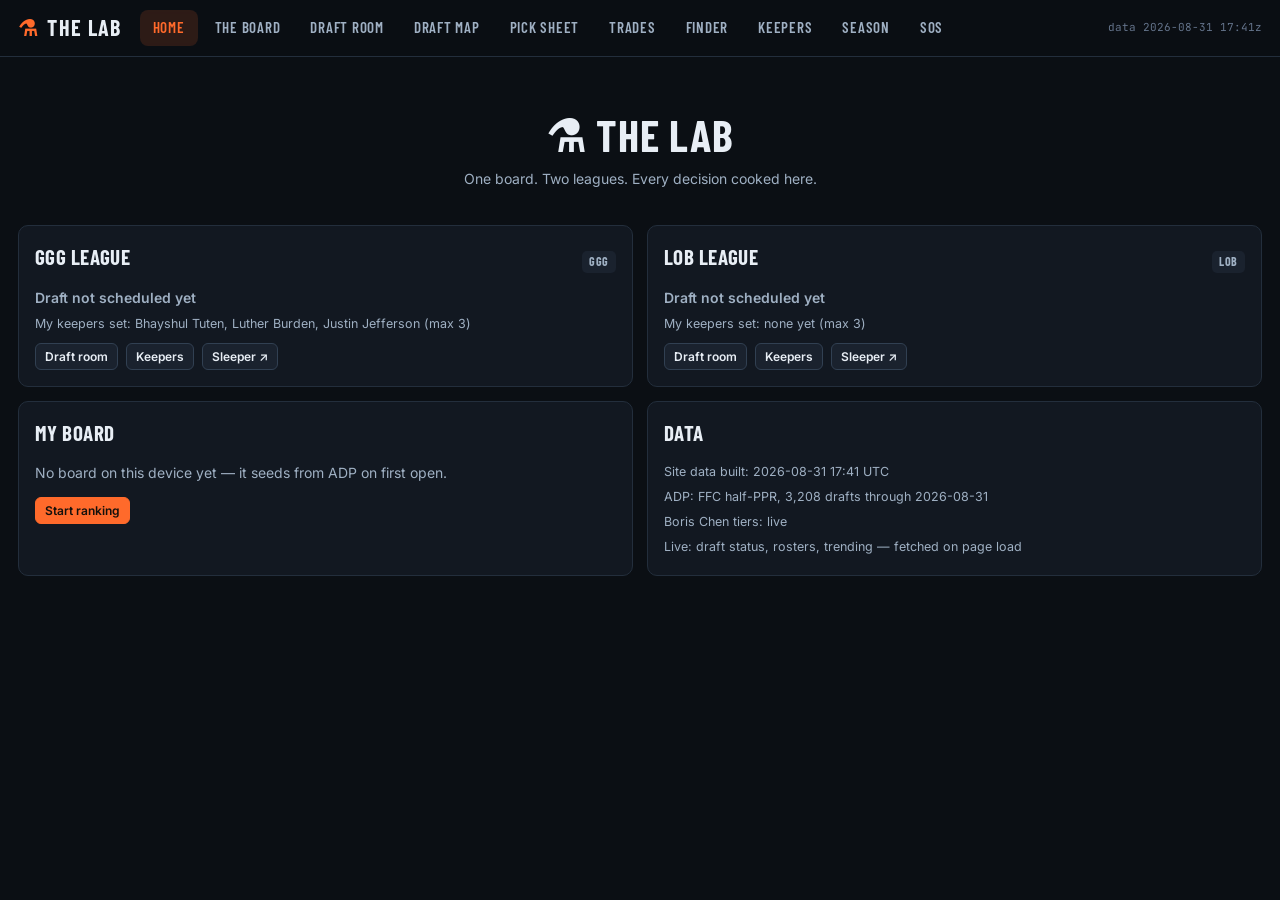
==== docs/index.html @ dd4e98eb "Draft Map: expose the built sim on LAB.dmSim for ad-hoc queries" ====
<!DOCTYPE html>
<html lang="en">
<head>
<meta charset="utf-8">
<meta name="viewport" content="width=device-width, initial-scale=1">
<title>The Lab — Fantasy War Room</title>
<meta name="description" content="Strubes' fantasy football war room: tiered rankings, live draft room, keeper math, and in-season decisions for GGG + LOB.">
<link rel="preconnect" href="https://fonts.googleapis.com">
<link href="https://fonts.googleapis.com/css2?family=Barlow+Condensed:wght@600;700&family=Inter:wght@400;600;700&family=JetBrains+Mono:wght@400;600&display=swap" rel="stylesheet">
<link rel="stylesheet" href="css/lab.css?v=86">
<link rel="icon" type="image/svg+xml" href="favicon.svg?v=86">
</head>
<body>
<div class="page">
  <div style="text-align:center;padding:26px 0 8px">
    <h1 style="font-size:44px">⚗ The Lab</h1>
    <p class="dim" style="margin-top:2px">One board. Two leagues. Every decision cooked here.</p>
  </div>
  <div class="count-row" id="countdowns"></div>
  <div id="alerts" style="margin-top:14px"></div>
  <div class="row" style="margin-top:14px" id="leagueCards"></div>
  <div class="row" style="margin-top:14px" id="statusRow"></div>
</div>
<script src="js/core.js?v=86"></script>
<script src="js/home.js?v=86"></script>
</body>
</html>
---- docs/css/lab.css ----
/* THE LAB — war-room dark design system */
:root {
  --bg: #0b0f14;
  --surface: #121821;
  --raised: #1a222e;
  --hover: #202a38;
  --border: #232e3c;
  --border-strong: #314052;
  --ink: #e8eef5;
  --ink-2: #9fb0c3;
  --ink-3: #64748b;
  --accent: #ff6a2b;
  --accent-soft: rgba(255, 106, 43, 0.14);
  --good: #46d68c;
  --warn: #f5c542;
  --bad: #f26d6d;
  --qb: #e05c66;
  --rb: #1fa385;
  --wr: #4b93ea;
  --te: #c17e1c;
  --def: #9a75e6;
  --sos-easy: #ff8a4d;
  --sos-hard: #1fa385;
  --radius: 10px;
  --font-display: 'Barlow Condensed', 'Arial Narrow', sans-serif;
  --font-body: 'Inter', system-ui, -apple-system, sans-serif;
  --font-mono: 'JetBrains Mono', ui-monospace, Consolas, monospace;
}

* { box-sizing: border-box; }
html { -webkit-text-size-adjust: 100%; }
body {
  margin: 0;
  background: var(--bg);
  color: var(--ink);
  font-family: var(--font-body);
  font-size: 14px;
  line-height: 1.45;
}
a { color: var(--accent); text-decoration: none; }
a:hover { text-decoration: underline; }
h1, h2, h3 { font-family: var(--font-display); letter-spacing: 0.02em; margin: 0; }
h1 { font-size: 30px; text-transform: uppercase; }
h2 { font-size: 21px; text-transform: uppercase; color: var(--ink); }
h3 { font-size: 16px; color: var(--ink-2); text-transform: uppercase; }

/* ---------- nav ---------- */
.nav {
  display: flex; align-items: center; gap: 4px;
  padding: 10px 18px; border-bottom: 1px solid var(--border);
  background: rgba(11, 15, 20, 0.92); backdrop-filter: blur(8px);
  position: sticky; top: 0; z-index: 50; flex-wrap: wrap;
}
.nav .wordmark {
  font-family: var(--font-display); font-size: 22px; font-weight: 700;
  text-transform: uppercase; letter-spacing: 0.06em; color: var(--ink);
  margin-right: 14px; display: flex; align-items: center; gap: 8px;
}
.nav .wordmark .spark { color: var(--accent); }
.nav a.tab {
  padding: 7px 13px; border-radius: 8px; color: var(--ink-2);
  font-weight: 600; font-size: 13.5px; text-transform: uppercase;
  font-family: var(--font-display); letter-spacing: 0.05em; font-size: 15px;
}
.nav a.tab:hover { color: var(--ink); background: var(--raised); text-decoration: none; }
.nav a.tab.active { color: var(--accent); background: var(--accent-soft); }
.nav .spacer { flex: 1; }
.nav .build-stamp { color: var(--ink-3); font-size: 11px; font-family: var(--font-mono); }

.page { max-width: 1280px; margin: 0 auto; padding: 20px 18px 80px; }

/* ---------- primitives ---------- */
.card {
  background: var(--surface); border: 1px solid var(--border);
  border-radius: var(--radius); padding: 16px;
}
.card.raised { background: var(--raised); }
.card h2 { margin-bottom: 10px; }
.row { display: flex; gap: 14px; flex-wrap: wrap; }
.row > .card { flex: 1; min-width: 280px; }

.btn {
  display: inline-flex; align-items: center; gap: 6px;
  background: var(--raised); color: var(--ink); border: 1px solid var(--border-strong);
  border-radius: 8px; padding: 7px 14px; font-size: 13px; font-weight: 600;
  cursor: pointer; font-family: var(--font-body);
}
.btn:hover { background: var(--hover); }
.btn.primary { background: var(--accent); border-color: var(--accent); color: #14100c; }
.btn.primary:hover { filter: brightness(1.1); }
.btn.small { padding: 4px 9px; font-size: 12px; border-radius: 6px; }
.btn.danger { border-color: var(--bad); color: var(--bad); }
.btn:disabled { opacity: 0.4; cursor: default; }

.seg { display: inline-flex; background: var(--surface); border: 1px solid var(--border); border-radius: 9px; padding: 3px; gap: 2px; }
.seg button {
  border: 0; background: transparent; color: var(--ink-2); padding: 6px 14px;
  border-radius: 7px; cursor: pointer; font-weight: 700; font-size: 13px;
  font-family: var(--font-display); text-transform: uppercase; letter-spacing: 0.04em; font-size: 14.5px;
}
.seg button.active { background: var(--raised); color: var(--ink); box-shadow: inset 0 0 0 1px var(--border-strong); }
.seg button.pos-active-QB.active { color: var(--qb); }
.seg button.pos-active-RB.active { color: var(--rb); }
.seg button.pos-active-WR.active { color: var(--wr); }
.seg button.pos-active-TE.active { color: var(--te); }
.seg button.pos-active-DEF.active { color: var(--def); }

input[type="text"], input[type="search"], select {
  background: var(--surface); border: 1px solid var(--border-strong); color: var(--ink);
  border-radius: 8px; padding: 7px 11px; font-size: 13px; font-family: var(--font-body);
}
input:focus, select:focus { outline: 2px solid var(--accent-soft); border-color: var(--accent); }

.badge {
  display: inline-flex; align-items: center; justify-content: center;
  font-family: var(--font-display); font-weight: 700; font-size: 12px;
  letter-spacing: 0.05em; border-radius: 5px; padding: 2px 7px; text-transform: uppercase;
}
.badge.pos-QB { background: rgba(224,92,102,0.16); color: var(--qb); }
.badge.pos-RB { background: rgba(31,163,133,0.16); color: var(--rb); }
.badge.pos-WR { background: rgba(75,147,234,0.16); color: var(--wr); }
.badge.pos-TE { background: rgba(193,126,28,0.16); color: var(--te); }
.badge.pos-DEF { background: rgba(154,117,230,0.16); color: var(--def); }
.badge.rookie { background: rgba(255,106,43,0.15); color: var(--accent); }
.badge.status { background: rgba(242,109,109,0.14); color: var(--bad); }
.badge.keeper { background: rgba(245,197,66,0.14); color: var(--warn); }
.badge.mine { background: rgba(70,214,140,0.14); color: var(--good); }

.pill { border-radius: 999px; padding: 2px 10px; font-size: 12px; font-weight: 600; }

.muted { color: var(--ink-3); }
.dim { color: var(--ink-2); }
.mono { font-family: var(--font-mono); }
.good { color: var(--good); }
.warn { color: var(--warn); }
.bad { color: var(--bad); }
.accent { color: var(--accent); }
.center { text-align: center; }
.nowrap { white-space: nowrap; }

/* ---------- headshots ---------- */
.headshot {
  width: 34px; height: 34px; border-radius: 50%; object-fit: cover;
  background: var(--raised); border: 1px solid var(--border); flex: none;
}
.headshot.lg { width: 72px; height: 72px; }
.headshot.sm { width: 24px; height: 24px; }
.team-logo { width: 20px; height: 20px; object-fit: contain; flex: none; }

/* ---------- board rows ---------- */
.tier-head {
  display: flex; align-items: center; gap: 10px;
  padding: 7px 12px; margin-top: 10px; border-radius: 8px;
  background: var(--raised); border: 1px solid var(--border-strong);
  font-family: var(--font-display); font-weight: 700; text-transform: uppercase;
  letter-spacing: 0.06em; font-size: 15px; cursor: grab; user-select: none;
}
.tier-head .count { color: var(--ink-3); font-size: 12.5px; font-family: var(--font-body); text-transform: none; letter-spacing: 0; }
.tier-head .t-actions { margin-left: auto; display: flex; gap: 4px; }
.tier-head .collapse-btn, .tier-head .kill-btn {
  background: none; border: 0; color: var(--ink-3); cursor: pointer; font-size: 13px; padding: 2px 6px;
}
.tier-head .collapse-btn:hover, .tier-head .kill-btn:hover { color: var(--ink); }
.tier-head.t1 { border-left: 3px solid var(--accent); }

.prow {
  display: flex; align-items: center; gap: 9px;
  padding: 5px 10px; border-radius: 8px; margin-top: 3px;
  background: var(--surface); border: 1px solid var(--border);
  cursor: grab; user-select: none; position: relative;
}
.prow:hover { background: var(--hover); border-color: var(--border-strong); }
.prow.sortable-ghost { opacity: 0.35; }
.prow.sortable-drag { opacity: 0.9; }
.prow .rank { width: 30px; text-align: right; color: var(--ink-3); font-family: var(--font-mono); font-size: 12.5px; flex: none; }
.prow .pname { font-weight: 600; font-size: 13.5px; white-space: nowrap; overflow: hidden; text-overflow: ellipsis; }
.prow .pmeta { display: flex; align-items: center; gap: 6px; min-width: 0; flex: 1; }
.prow .stats { display: flex; gap: 2px; align-items: center; margin-left: auto; flex: none; }
.prow .stat { width: 52px; text-align: right; font-family: var(--font-mono); font-size: 12px; color: var(--ink-2); flex: none; }
.prow .stat.w40 { width: 40px; }
.prow.drafted { opacity: 0.32; }
.prow.drafted .pname { text-decoration: line-through; }
.prow.mine-pick { box-shadow: inset 0 0 0 1px var(--good); }
.adp-dot { width: 10px; height: 10px; border-radius: 50%; flex: none; }
.note-dot { color: var(--warn); font-size: 11px; cursor: pointer; }
.qa-btn { background: none; border: 0; color: var(--ink-3); cursor: pointer; font-size: 16px; padding: 0 4px; flex: none; }
.qa-btn:hover { color: var(--ink); }

.col-heads {
  display: flex; gap: 9px; align-items: center; padding: 4px 10px 2px;
  color: var(--ink-3); font-size: 10.5px; text-transform: uppercase; letter-spacing: 0.07em;
  position: sticky; top: 54px; background: var(--bg); z-index: 5;
}
.col-heads .stats { display: flex; gap: 2px; margin-left: auto; }
.col-heads .stat { width: 52px; text-align: right; cursor: pointer; }
.col-heads .stat.w40 { width: 40px; }
.col-heads .stat:hover { color: var(--ink); }

/* overall blocks */
.block {
  border: 1px solid var(--border-strong); border-radius: var(--radius);
  margin-top: 12px; background: var(--surface); overflow: hidden;
}
.block .block-head {
  display: flex; align-items: center; gap: 10px; padding: 8px 13px;
  background: var(--raised); cursor: grab; user-select: none;
  font-family: var(--font-display); font-weight: 700; font-size: 16px;
  text-transform: uppercase; letter-spacing: 0.05em;
}
.block .block-head .grip { color: var(--ink-3); }
.block-QB .block-head { box-shadow: inset 3px 0 0 var(--qb); }
.block-RB .block-head { box-shadow: inset 3px 0 0 var(--rb); }
.block-WR .block-head { box-shadow: inset 3px 0 0 var(--wr); }
.block-TE .block-head { box-shadow: inset 3px 0 0 var(--te); }
.block-DEF .block-head { box-shadow: inset 3px 0 0 var(--def); }
.block .block-body { padding: 4px 8px 8px; }
.block.collapsed .block-body { display: none; }
.block.sortable-ghost { opacity: 0.4; }

/* grid view */
.grid-band { display: flex; flex-wrap: wrap; gap: 6px; padding: 10px 12px; border-radius: var(--radius); margin-top: 10px; background: var(--surface); border: 1px solid var(--border); align-items: center; }
.grid-band .band-label { font-family: var(--font-display); font-weight: 700; text-transform: uppercase; font-size: 14px; color: var(--ink-2); width: 100%; letter-spacing: 0.05em; }
.chip {
  display: inline-flex; align-items: center; gap: 6px; padding: 4px 9px 4px 4px;
  border-radius: 999px; background: var(--raised); border: 1px solid var(--border-strong);
  font-size: 12.5px; font-weight: 600; white-space: nowrap;
}
.chip img { width: 24px; height: 24px; border-radius: 50%; }
.chip.pos-QB { box-shadow: inset 0 0 0 1px rgba(224,92,102,0.55); }
.chip.pos-RB { box-shadow: inset 0 0 0 1px rgba(31,163,133,0.55); }
.chip.pos-WR { box-shadow: inset 0 0 0 1px rgba(75,147,234,0.55); }
.chip.pos-TE { box-shadow: inset 0 0 0 1px rgba(193,126,28,0.55); }
.chip.pos-DEF { box-shadow: inset 0 0 0 1px rgba(154,117,230,0.55); }
.chip.drafted { opacity: 0.3; text-decoration: line-through; }

/* ---------- tables ---------- */
table.lab { width: 100%; border-collapse: collapse; font-size: 13px; }
table.lab th {
  text-align: left; color: var(--ink-3); font-size: 10.5px; text-transform: uppercase;
  letter-spacing: 0.07em; padding: 7px 9px; border-bottom: 1px solid var(--border-strong);
  white-space: nowrap;
}
table.lab th.num, table.lab td.num { text-align: right; font-family: var(--font-mono); font-size: 12.5px; }
table.lab td { padding: 7px 9px; border-bottom: 1px solid var(--border); vertical-align: middle; }
table.lab tr:hover td { background: var(--hover); }
table.lab th.sortable { cursor: pointer; }
table.lab th.sortable:hover { color: var(--ink); }

/* ---------- modal / sheet ---------- */
.overlay {
  position: fixed; inset: 0; background: rgba(4, 7, 10, 0.7); z-index: 100;
  display: flex; align-items: center; justify-content: center; padding: 18px;
}
.modal {
  background: var(--surface); border: 1px solid var(--border-strong);
  border-radius: 14px; max-width: 560px; width: 100%; max-height: 88vh;
  overflow-y: auto; padding: 20px;
}
.sheet-actions { display: grid; grid-template-columns: 1fr 1fr; gap: 8px; margin-top: 12px; }
.sheet-actions .btn { justify-content: center; }

.toast-wrap { position: fixed; bottom: 18px; left: 50%; transform: translateX(-50%); z-index: 200; display: flex; flex-direction: column; gap: 8px; align-items: center; }
.toast {
  background: var(--raised); border: 1px solid var(--border-strong); color: var(--ink);
  border-radius: 10px; padding: 10px 18px; font-size: 13px; font-weight: 600;
  box-shadow: 0 6px 24px rgba(0,0,0,0.5); animation: toast-in 0.2s ease;
}
.toast.good { border-color: var(--good); }
.toast.bad { border-color: var(--bad); }
@keyframes toast-in { from { opacity: 0; transform: translateY(8px); } }

/* ---------- stat tiles ---------- */
.tiles { display: grid; grid-template-columns: repeat(auto-fit, minmax(150px, 1fr)); gap: 10px; }
.tile { background: var(--surface); border: 1px solid var(--border); border-radius: var(--radius); padding: 12px 14px; }
.tile .t-label { color: var(--ink-3); font-size: 10.5px; text-transform: uppercase; letter-spacing: 0.08em; font-weight: 700; }
.tile .t-value { font-family: var(--font-display); font-size: 26px; font-weight: 700; margin-top: 2px; }
.tile .t-sub { color: var(--ink-2); font-size: 12px; margin-top: 1px; }

/* ---------- countdowns ---------- */
.count-row { display: flex; gap: 10px; flex-wrap: wrap; }
.countdown { flex: 1; min-width: 160px; text-align: center; padding: 14px 10px; background: var(--surface); border: 1px solid var(--border); border-radius: var(--radius); }
.countdown .c-num { font-family: var(--font-display); font-size: 34px; font-weight: 700; color: var(--accent); line-height: 1; }
.countdown .c-label { color: var(--ink-2); font-size: 12px; margin-top: 5px; }
.countdown .c-date { color: var(--ink-3); font-size: 11px; font-family: var(--font-mono); margin-top: 2px; }

/* ---------- sparkline ---------- */
.spark-svg { width: 100%; height: 44px; }

/* ---------- heatmap ---------- */
.heat-wrap { overflow-x: auto; }
.heat { border-collapse: collapse; font-size: 11.5px; }
.heat th, .heat td { padding: 0; }
.heat th { color: var(--ink-3); font-size: 10px; text-transform: uppercase; padding: 4px 5px; }
.heat td.cell {
  width: 42px; height: 30px; text-align: center; border: 1px solid var(--bg);
  font-family: var(--font-mono); font-size: 10.5px; font-weight: 600; border-radius: 4px;
}
.heat td.team-cell { padding: 3px 8px; font-weight: 700; font-family: var(--font-display); font-size: 13px; white-space: nowrap; }
.heat td.cell.playoff { outline: 2px solid var(--accent); outline-offset: -2px; }
.heat td.cell.bye-cell { background: var(--surface); color: var(--ink-3); }

/* ---------- draft room ---------- */
.draft-layout { display: grid; grid-template-columns: minmax(0, 1fr) 340px; gap: 14px; align-items: start; }
@media (max-width: 980px) { .draft-layout { grid-template-columns: minmax(0, 1fr); } }
.on-clock { border: 1px solid var(--accent); background: var(--accent-soft); border-radius: var(--radius); padding: 10px 14px; display: flex; align-items: center; gap: 12px; flex-wrap: wrap; }
.pick-ticker { display: flex; gap: 8px; overflow-x: auto; padding-bottom: 4px; }
.tick {
  flex: none; background: var(--surface); border: 1px solid var(--border); border-radius: 8px;
  padding: 6px 10px; font-size: 11.5px; min-width: 120px;
}
.tick .t-pick { color: var(--ink-3); font-family: var(--font-mono); font-size: 10px; }
.roster-slot { display: flex; align-items: center; gap: 8px; padding: 4px 8px; border-radius: 7px; background: var(--surface); border: 1px dashed var(--border-strong); margin-top: 4px; min-height: 34px; font-size: 12.5px; }
.roster-slot.filled { border-style: solid; }
.roster-slot .slot-tag { font-family: var(--font-display); font-weight: 700; width: 42px; color: var(--ink-3); font-size: 13px; flex: none; }

.intel-card { background: var(--surface); border: 1px solid var(--border); border-radius: var(--radius); padding: 11px 13px; margin-top: 8px; }
.intel-card .i-name { font-weight: 700; font-size: 14px; display: flex; align-items: center; gap: 8px; }
.intel-card .i-traits { display: flex; flex-wrap: wrap; gap: 5px; margin-top: 7px; }
.trait { background: var(--raised); border: 1px solid var(--border-strong); border-radius: 999px; padding: 2px 9px; font-size: 11px; color: var(--ink-2); }
.trait.hot { border-color: var(--accent); color: var(--accent); }

/* ---------- misc ---------- */
.flex { display: flex; align-items: center; gap: 8px; }
.toolbar { display: flex; align-items: center; gap: 8px; flex-wrap: wrap; margin: 12px 0; }
.hr { border: 0; border-top: 1px solid var(--border); margin: 14px 0; }
.empty { color: var(--ink-3); text-align: center; padding: 30px 10px; font-size: 13px; }
.tabbar { display: flex; gap: 4px; border-bottom: 1px solid var(--border); margin-bottom: 14px; flex-wrap: wrap; }
.tabbar button {
  background: none; border: 0; border-bottom: 2px solid transparent; color: var(--ink-2);
  padding: 9px 15px; cursor: pointer; font-family: var(--font-display); font-size: 16px;
  font-weight: 700; text-transform: uppercase; letter-spacing: 0.04em;
}
.tabbar button.active { color: var(--accent); border-bottom-color: var(--accent); }
.league-pick { display: inline-flex; gap: 4px; }

/* ---------- responsive / mobile ---------- */
/* side rails (Finder Steer/Campaign, Draft Map team sidebar) stack full-width */
@media (max-width: 900px) {
  .side-rail { width: 100% !important; flex: 1 1 100% !important; position: static !important; }
}

@media (max-width: 700px) {
  .page { padding: 12px 10px 70px; }
  h1 { font-size: 24px; }
  h2 { font-size: 18px; }

  /* nav: one horizontally-scrollable strip instead of a tall wrapped block */
  .nav { flex-wrap: nowrap; overflow-x: auto; padding: 8px 10px; gap: 2px; scrollbar-width: none; }
  .nav::-webkit-scrollbar { display: none; }
  .nav .wordmark { font-size: 19px; margin-right: 8px; flex: none; }
  .nav a.tab { padding: 7px 9px; font-size: 14px; flex: none; }
  .nav .spacer, .nav .build-stamp { display: none; }

  /* board rows: drop secondary stat columns, tighten the rest */
  .prow .stats .stat.hide-m { display: none; }
  .col-heads .stats .stat.hide-m { display: none; }
  .prow .stat, .col-heads .stat { width: 46px; }
  .prow .rank { width: 24px; }
  .col-heads { top: 46px; }

  /* stat tiles: never 3-up on a phone (beats inline repeat(3,1fr)) */
  .tiles { grid-template-columns: 1fr 1fr !important; }

  /* tables scroll sideways instead of crushing their columns */
  table.lab { display: block; overflow-x: auto; -webkit-overflow-scrolling: touch; }
  .heat td.cell { width: 36px; }

  /* snake board: full-width grid scrolls as one piece */
  .snake-wrap { overflow-x: auto; -webkit-overflow-scrolling: touch; }
  .snake-grid { min-width: 860px; }

  .card { padding: 12px; }
  .modal { padding: 14px; border-radius: 12px; }
  .seg button { padding: 6px 10px; font-size: 13px; }
  .tabbar button { padding: 8px 10px; font-size: 14.5px; }
  .countdown { min-width: 130px; padding: 10px 8px; }
  .countdown .c-num { font-size: 28px; }
  .tile .t-value { font-size: 22px; }
}
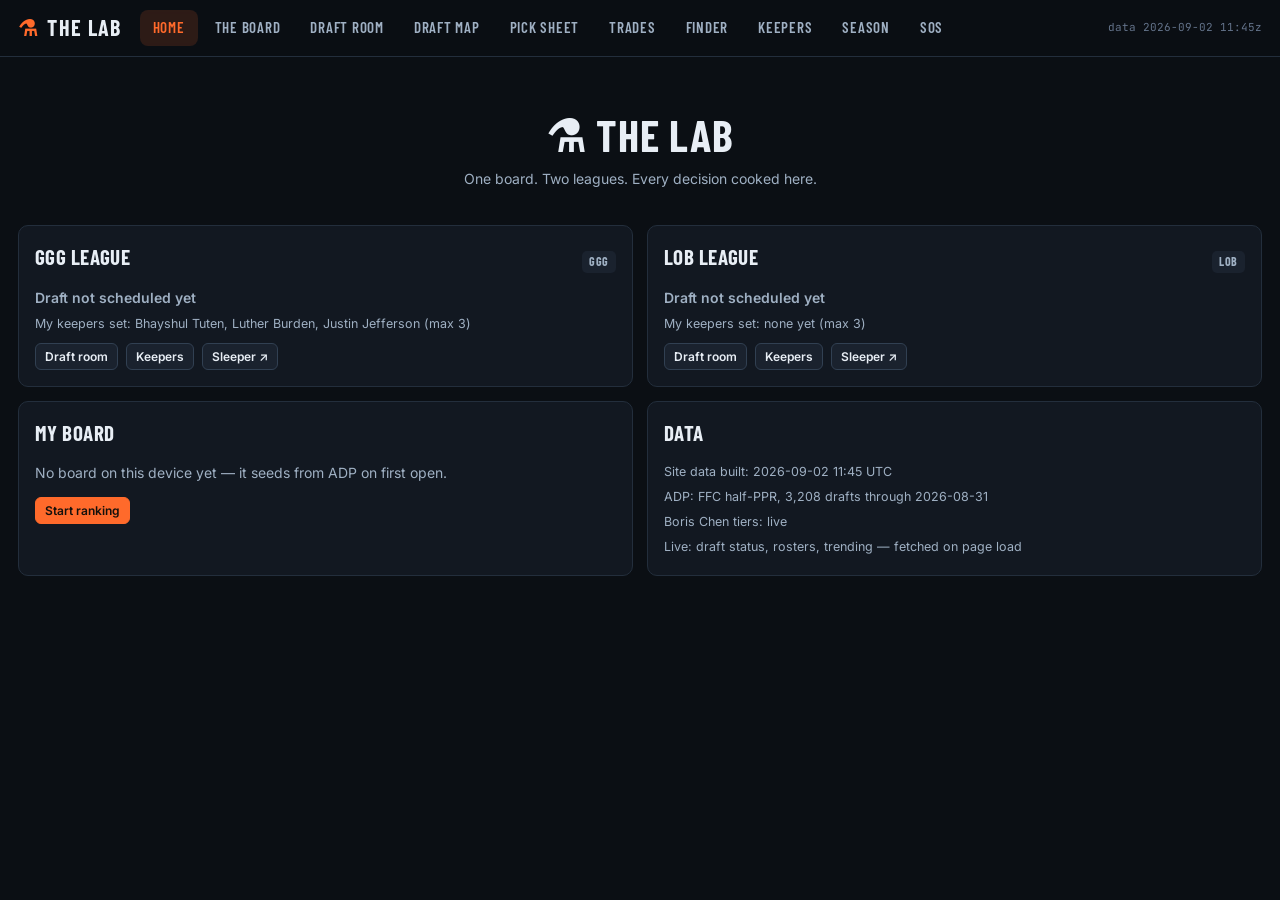
==== commit b55d7879: "Remove Vegas rankings from the site Season-long prop lines failed as a ranking source: books freeze " ====
--- a/docs/index.html
+++ b/docs/index.html
@@ -7,8 +7,8 @@
 <meta name="description" content="Strubes' fantasy football war room: tiered rankings, live draft room, keeper math, and in-season decisions for GGG + LOB.">
 <link rel="preconnect" href="https://fonts.googleapis.com">
 <link href="https://fonts.googleapis.com/css2?family=Barlow+Condensed:wght@600;700&family=Inter:wght@400;600;700&family=JetBrains+Mono:wght@400;600&display=swap" rel="stylesheet">
-<link rel="stylesheet" href="css/lab.css?v=86">
-<link rel="icon" type="image/svg+xml" href="favicon.svg?v=86">
+<link rel="stylesheet" href="css/lab.css?v=90">
+<link rel="icon" type="image/svg+xml" href="favicon.svg?v=90">
 </head>
 <body>
 <div class="page">
@@ -21,7 +21,7 @@
   <div class="row" style="margin-top:14px" id="leagueCards"></div>
   <div class="row" style="margin-top:14px" id="statusRow"></div>
 </div>
-<script src="js/core.js?v=86"></script>
-<script src="js/home.js?v=86"></script>
+<script src="js/core.js?v=90"></script>
+<script src="js/home.js?v=90"></script>
 </body>
 </html>
--- a/docs/css/lab.css
+++ b/docs/css/lab.css
@@ -68,6 +68,10 @@
 .nav .build-stamp { color: var(--ink-3); font-size: 11px; font-family: var(--font-mono); }
 
 .page { max-width: 1280px; margin: 0 auto; padding: 20px 18px 80px; }
+/* Pages built to be scanned, not read: the snake board, the pick columns and
+   the scenario comparison all get wider the more room they have, so they take
+   the whole window instead of a reading column. */
+.page.wide { max-width: none; }
 
 /* ---------- primitives ---------- */
 .card {
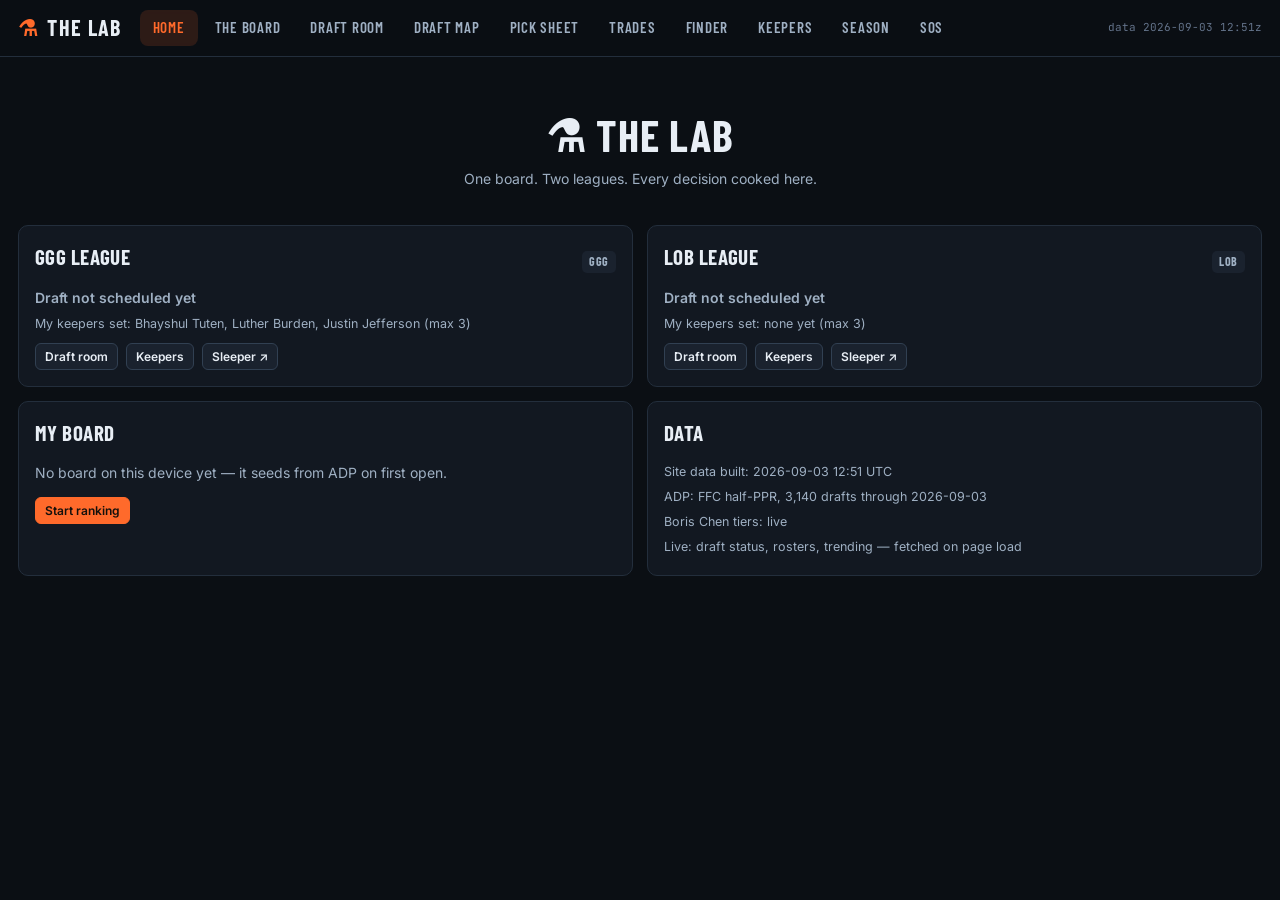
==== commit 53547435: "Draft targets: star players per league; the Draft Map builds around them - 🎯 on any Draft Map chip o" ====
--- a/docs/index.html
+++ b/docs/index.html
@@ -7,8 +7,8 @@
 <meta name="description" content="Strubes' fantasy football war room: tiered rankings, live draft room, keeper math, and in-season decisions for GGG + LOB.">
 <link rel="preconnect" href="https://fonts.googleapis.com">
 <link href="https://fonts.googleapis.com/css2?family=Barlow+Condensed:wght@600;700&family=Inter:wght@400;600;700&family=JetBrains+Mono:wght@400;600&display=swap" rel="stylesheet">
-<link rel="stylesheet" href="css/lab.css?v=90">
-<link rel="icon" type="image/svg+xml" href="favicon.svg?v=90">
+<link rel="stylesheet" href="css/lab.css?v=91">
+<link rel="icon" type="image/svg+xml" href="favicon.svg?v=91">
 </head>
 <body>
 <div class="page">
@@ -21,7 +21,7 @@
   <div class="row" style="margin-top:14px" id="leagueCards"></div>
   <div class="row" style="margin-top:14px" id="statusRow"></div>
 </div>
-<script src="js/core.js?v=90"></script>
-<script src="js/home.js?v=90"></script>
+<script src="js/core.js?v=91"></script>
+<script src="js/home.js?v=91"></script>
 </body>
 </html>
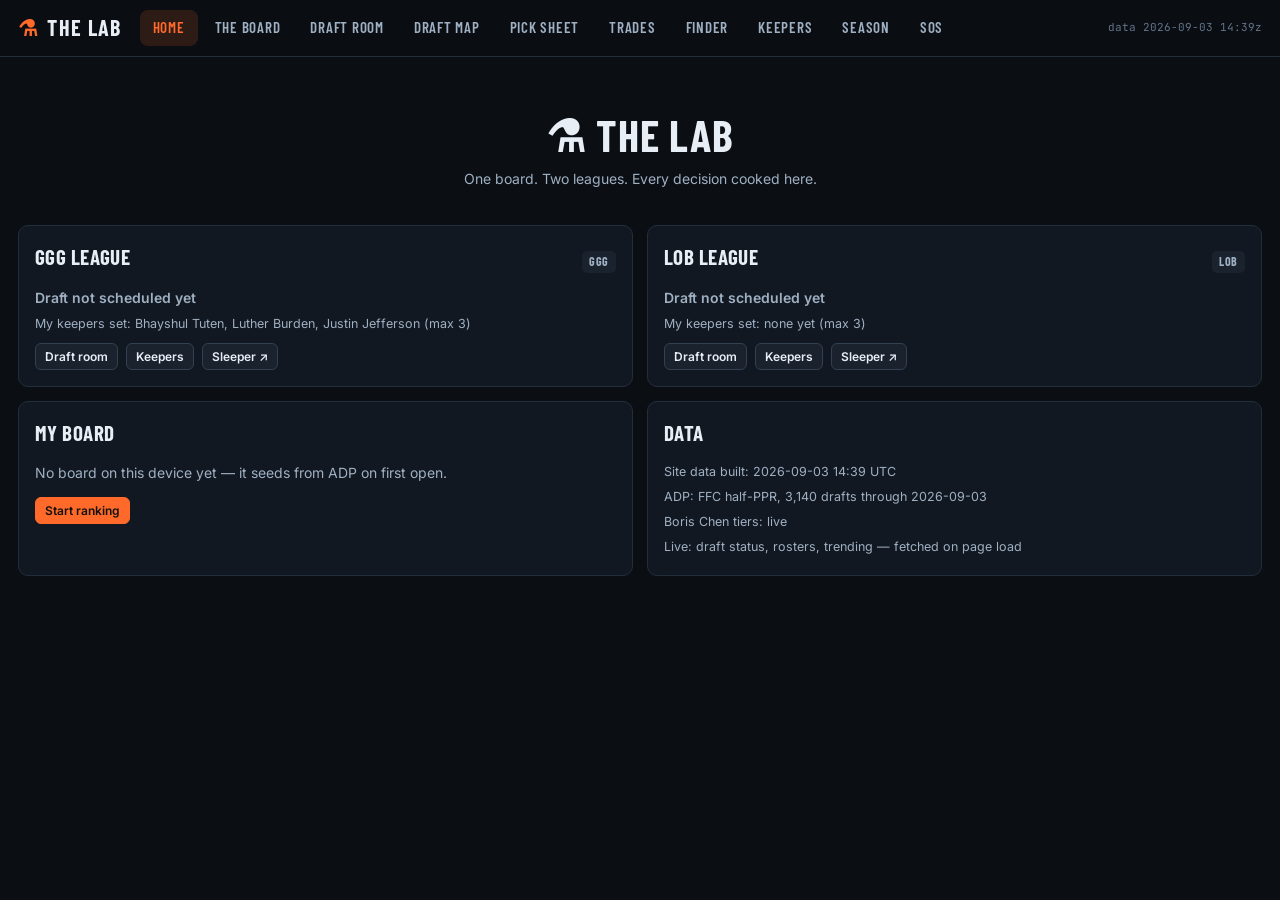
==== commit 8182cf67: "Board: FantasyPros export button — overall order as plain text, one player per row, copied to clipbo" ====
--- a/docs/index.html
+++ b/docs/index.html
@@ -7,8 +7,8 @@
 <meta name="description" content="Strubes' fantasy football war room: tiered rankings, live draft room, keeper math, and in-season decisions for GGG + LOB.">
 <link rel="preconnect" href="https://fonts.googleapis.com">
 <link href="https://fonts.googleapis.com/css2?family=Barlow+Condensed:wght@600;700&family=Inter:wght@400;600;700&family=JetBrains+Mono:wght@400;600&display=swap" rel="stylesheet">
-<link rel="stylesheet" href="css/lab.css?v=91">
-<link rel="icon" type="image/svg+xml" href="favicon.svg?v=91">
+<link rel="stylesheet" href="css/lab.css?v=92">
+<link rel="icon" type="image/svg+xml" href="favicon.svg?v=92">
 </head>
 <body>
 <div class="page">
@@ -21,7 +21,7 @@
   <div class="row" style="margin-top:14px" id="leagueCards"></div>
   <div class="row" style="margin-top:14px" id="statusRow"></div>
 </div>
-<script src="js/core.js?v=91"></script>
-<script src="js/home.js?v=91"></script>
+<script src="js/core.js?v=92"></script>
+<script src="js/home.js?v=92"></script>
 </body>
 </html>
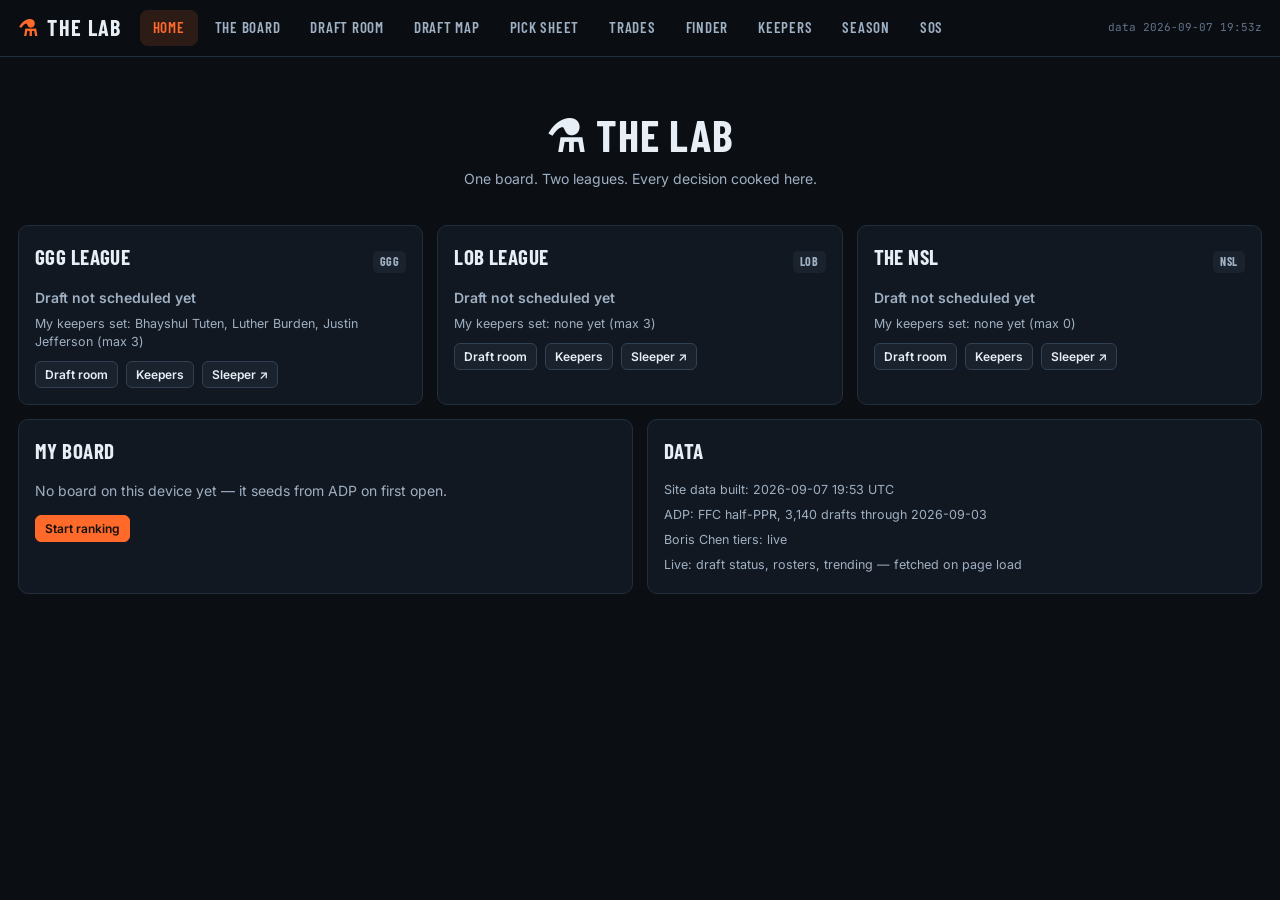
==== commit e8eb72cd: "Add The NSL — 10-team full-PPR redraft — as the Lab's third league - Pipeline: nsl in LEAGUES; full-" ====
--- a/docs/index.html
+++ b/docs/index.html
@@ -7,8 +7,8 @@
 <meta name="description" content="Strubes' fantasy football war room: tiered rankings, live draft room, keeper math, and in-season decisions for GGG + LOB.">
 <link rel="preconnect" href="https://fonts.googleapis.com">
 <link href="https://fonts.googleapis.com/css2?family=Barlow+Condensed:wght@600;700&family=Inter:wght@400;600;700&family=JetBrains+Mono:wght@400;600&display=swap" rel="stylesheet">
-<link rel="stylesheet" href="css/lab.css?v=92">
-<link rel="icon" type="image/svg+xml" href="favicon.svg?v=92">
+<link rel="stylesheet" href="css/lab.css?v=93">
+<link rel="icon" type="image/svg+xml" href="favicon.svg?v=93">
 </head>
 <body>
 <div class="page">
@@ -21,7 +21,7 @@
   <div class="row" style="margin-top:14px" id="leagueCards"></div>
   <div class="row" style="margin-top:14px" id="statusRow"></div>
 </div>
-<script src="js/core.js?v=92"></script>
-<script src="js/home.js?v=92"></script>
+<script src="js/core.js?v=93"></script>
+<script src="js/home.js?v=93"></script>
 </body>
 </html>
